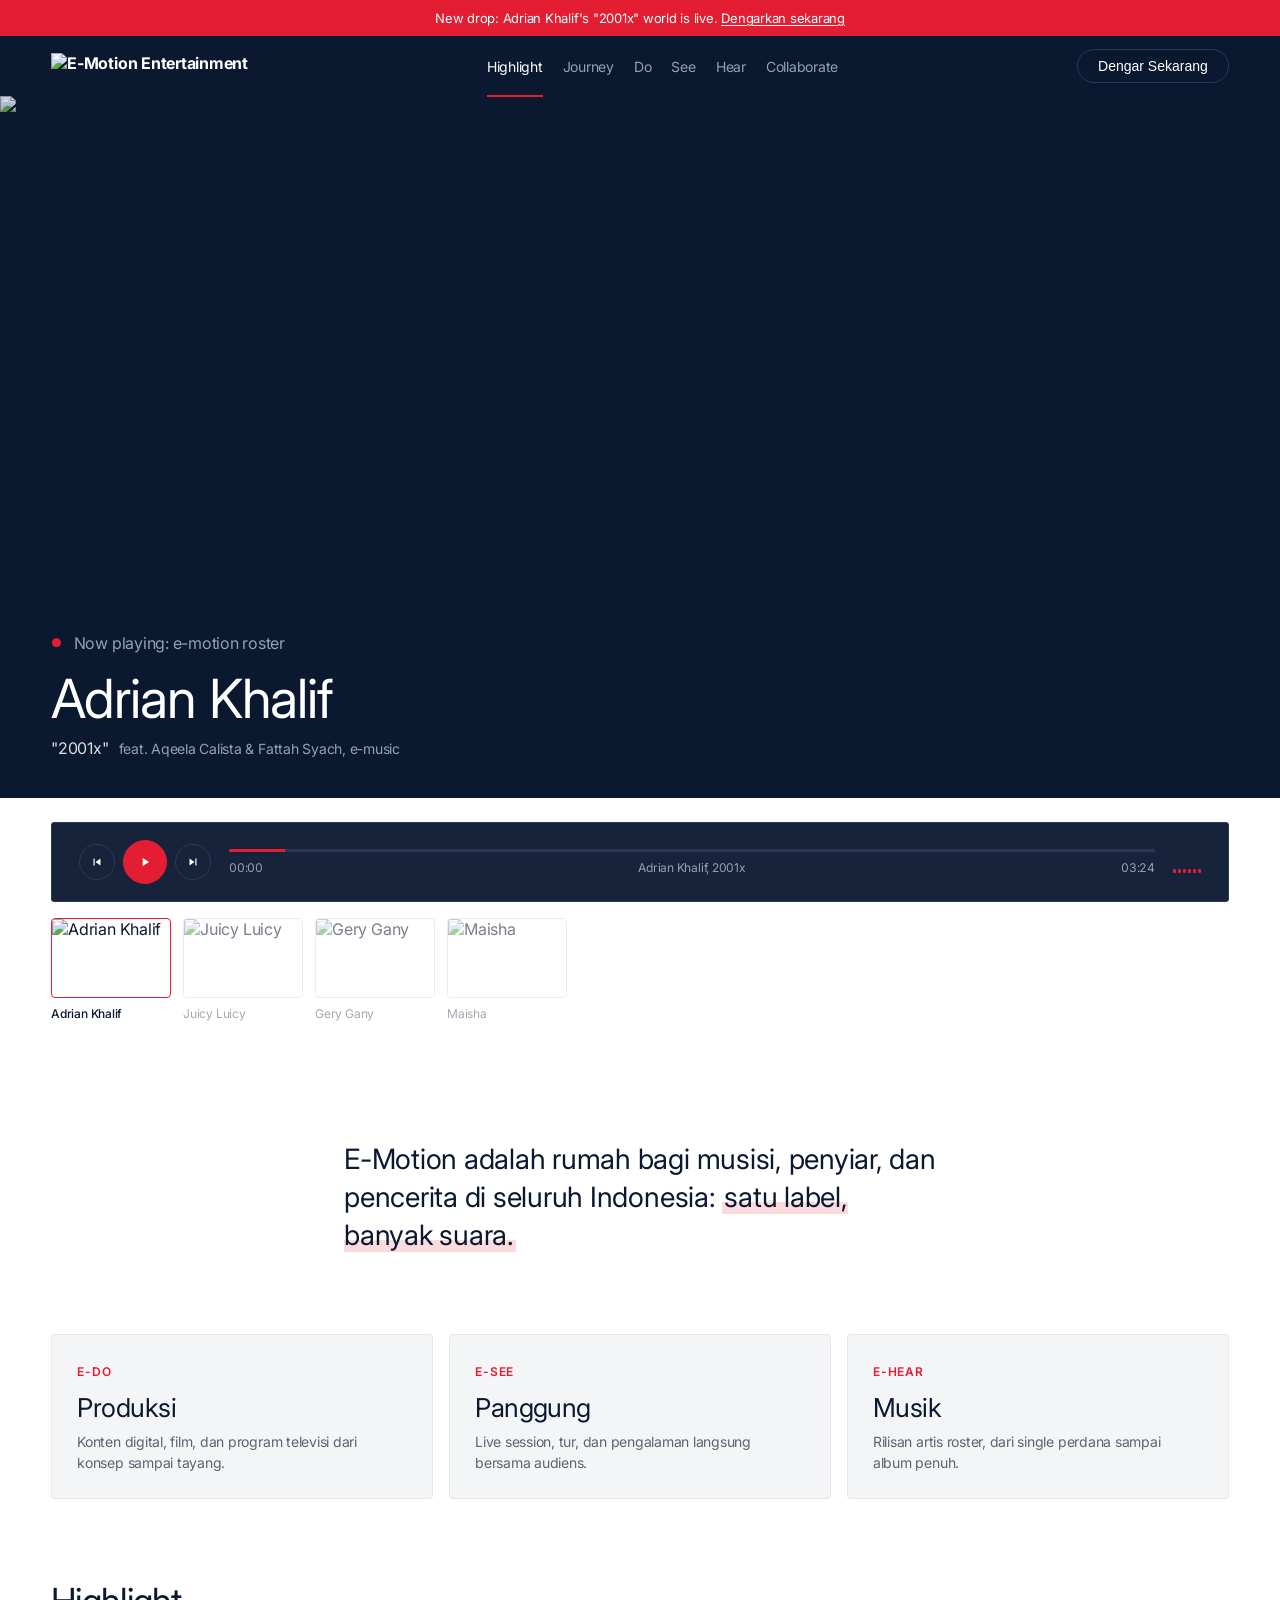
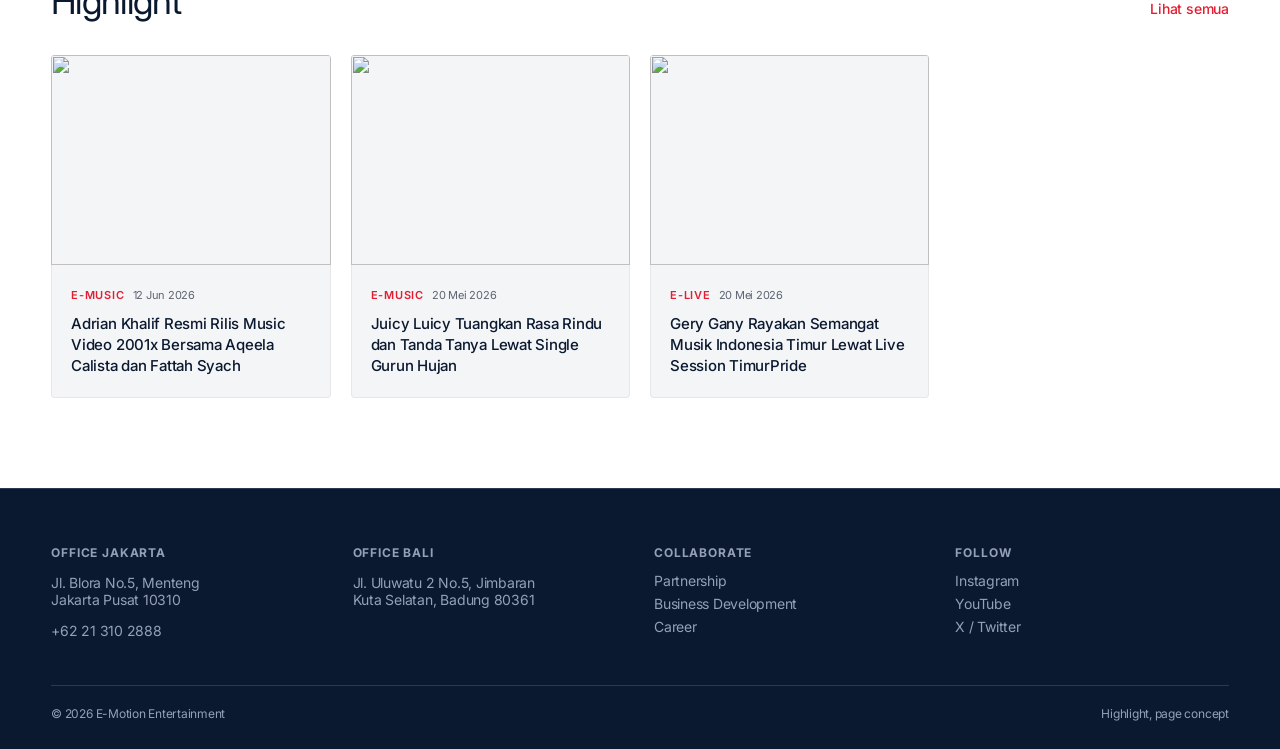
==== index.html @ b12362cf "Fix: Rename entry to index.html and update main.js references for Vercel deployment" ====
<!DOCTYPE html>
<html lang="id">
<head>
<meta charset="UTF-8">
<meta name="viewport" content="width=device-width, initial-scale=1">
<title>E-Motion — Rebrand Concept</title>
<link rel="preconnect" href="https://fonts.googleapis.com">
<link rel="preconnect" href="https://fonts.gstatic.com" crossorigin>
<link href="https://fonts.googleapis.com/css2?family=Inter:wght@400;500;600;700&display=swap" rel="stylesheet">
<link rel="stylesheet" href="global.css">
<style>
  /* ---------- HERO ---------- */
  .hero{position:relative; min-height:78vh; display:flex; align-items:flex-end; background:var(--color-navy); overflow:hidden;}
  .hero__bg{position:absolute; inset:0;}
  .hero__bg img{position:absolute; inset:0; width:100%; height:100%; object-fit:cover; opacity:0; transition:opacity 1s ease;}
  .hero__bg img.active{opacity:1;}
  .hero__scrim{position:absolute; inset:0; background:linear-gradient(to top, rgba(11,25,48,.92) 8%, rgba(11,25,48,.3) 55%, rgba(11,25,48,.15) 100%);}
  .hero__inner{position:relative; z-index:2; width:100%; padding:0 clamp(20px,4vw,56px) 40px; color:#fff;}
  .hero__eyebrow{display:flex; align-items:center; gap:8px; margin-bottom:16px; color:var(--color-fog-dark);}
  .hero__eyebrow .rec{color:var(--color-red); font-size:12px;}
  .hero__eyebrow .rec.playing{animation:blink 1.1s ease-in-out infinite;}
  @keyframes blink{0%,100%{opacity:1;}50%{opacity:.2;}}
  .hero__artist{font-size:clamp(36px,7vw,54px); line-height:1.1; margin:0 0 10px; transition:opacity .3s ease, transform .3s ease;}
  .hero__track{display:flex; gap:10px; flex-wrap:wrap; align-items:baseline; color:rgba(255,255,255,.85); font-size:16px;}
  .hero__track .meta{color:var(--color-fog-dark); font-size:14px;}
  .fade-swap{opacity:0; transform:translateY(6px);}

  /* ---------- PLAYER ---------- */
  .player{
    position:relative; z-index:2;
    margin:24px clamp(20px,4vw,56px) 0;
    background:var(--color-navy-800); color:#fff;
    border-radius:var(--radius-cards);
    box-shadow:0 0 0 1px var(--color-iron) inset;
    padding:18px clamp(16px,3vw,28px);
    display:flex; align-items:center; gap:18px;
    flex-wrap:wrap;
  }
  .player__controls{display:flex; align-items:center; gap:8px; flex-shrink:0;}
  .btn-ghost-icon{
    width:36px;height:36px; border-radius:50%;
    display:flex; align-items:center; justify-content:center;
    background:transparent; border:1px solid var(--color-iron); color:#fff;
    cursor:pointer; transition:border-color .15s;
  }
  .btn-ghost-icon:hover{border-color:var(--color-red);}
  .btn-ghost-icon.play{width:44px;height:44px; background:var(--color-red); border-color:var(--color-red);}
  .btn-ghost-icon.play:hover{background:#ff3b4f;}
  .btn-ghost-icon svg{width:14px;height:14px;}

  .player__track{flex:1 1 220px; min-width:0;}
  .scrub{height:3px; background:var(--color-iron); border-radius:2px; cursor:pointer; overflow:hidden;}
  .scrub__fill{height:100%; width:6%; background:var(--color-red); transition:width .2s linear;}
  .player__times{display:flex; justify-content:space-between; gap:8px; font-size:12px; color:var(--color-fog-dark); margin-top:8px;}
  .player__times span:nth-child(2){overflow:hidden; text-overflow:ellipsis; white-space:nowrap;}

  .wave{display:flex; align-items:flex-end; gap:2px; height:22px; flex-shrink:0;}
  .wave span{display:block; width:3px; background:var(--color-red); border-radius:1px; height:20%;}
  .wave.playing span{animation:wv 1s ease-in-out infinite;}
  .wave span:nth-child(1){animation-delay:0s;}
  .wave span:nth-child(2){animation-delay:.1s;}
  .wave span:nth-child(3){animation-delay:.2s;}
  .wave span:nth-child(4){animation-delay:.3s;}
  .wave span:nth-child(5){animation-delay:.15s;}
  .wave span:nth-child(6){animation-delay:.25s;}
  @keyframes wv{0%,100%{height:20%;}50%{height:100%;}}

  /* ---------- ROSTER STRIP ---------- */
  .roster{position:relative; z-index:2; display:flex; gap:12px; overflow-x:auto; scrollbar-width:none; margin:0 clamp(20px,4vw,56px); padding:16px 0 40px; -webkit-overflow-scrolling:touch;}
  .roster::-webkit-scrollbar{display:none;}
  .roster__item{flex:0 0 auto; width:120px; cursor:pointer; opacity:.55; transition:opacity .2s;}
  .roster__item.active{opacity:1;}
  .roster__thumb{width:120px; height:80px; border-radius:var(--radius-images); overflow:hidden; border:1px solid var(--color-ash);}
  .roster__item.active .roster__thumb{border-color:var(--color-red);}
  .roster__thumb img{width:100%; height:100%; object-fit:cover; display:block;}
  .roster__name{display:block; margin-top:8px; font-size:12px; color:var(--color-fog);}
  .roster__item.active .roster__name{color:var(--color-ink); font-weight:500;}

  /* ---------- ABOUT ---------- */
  .about{max-width:640px; margin:0 auto; padding:clamp(56px,9vw,80px) 24px; text-align:left;}
  .about p{font-size:clamp(22px,4vw,28px); line-height:1.35; font-weight:400; margin:0;}
  .about .accent{background:linear-gradient(to top, var(--color-red-soft) 34%, transparent 34%); padding:0 2px;}

  /* ---------- DIVISIONS ---------- */
  .divisions{display:grid; grid-template-columns:repeat(3,1fr); gap:16px; padding:0 clamp(20px,4vw,56px) 80px;}
  .card-block{background:var(--color-surface); border-radius:var(--radius-cards); box-shadow:var(--shadow-subtle); padding:26px;}
  .card-block .cap{font-size:12px; color:var(--color-red); text-transform:uppercase; letter-spacing:.07em; font-weight:600;}
  .card-block h3{font-size:26px; font-weight:400; margin:12px 0 8px; color:var(--color-ink);}
  .card-block p{font-size:14px; color:var(--color-fog); line-height:1.5; margin:0;}

  /* ---------- HIGHLIGHT ---------- */
  .highlight{padding:0 clamp(20px,4vw,56px) 90px;}
  .highlight__head{display:flex; justify-content:space-between; align-items:baseline; margin-bottom:32px; flex-wrap:wrap; gap:12px;}
  .highlight__head h2{font-size:clamp(28px,4vw,36px); font-weight:400; margin:0; color:var(--color-ink);}
  .highlight__head a{color:var(--color-red); font-size:14px; font-weight:500;}
  .highlight__head a:hover{text-decoration:underline; text-underline-offset:3px;}
  .highlight__grid{display:grid; grid-template-columns:repeat(auto-fill,minmax(240px,1fr)); gap:20px;}
  .news-card{background:var(--color-surface); border-radius:var(--radius-cards); box-shadow:var(--shadow-subtle); overflow:hidden; cursor:pointer;}
  .news-card__img{aspect-ratio:4/3; overflow:hidden;}
  .news-card__img img{width:100%; height:100%; object-fit:cover; transition:transform .5s ease;}
  .news-card:hover .news-card__img img{transform:scale(1.05);}
  .news-card__body{padding:18px 20px 22px;}
  .news-card__tag{font-size:11px; color:var(--color-red); text-transform:uppercase; letter-spacing:.07em; font-weight:600;}
  .news-card__date{font-size:11px; color:var(--color-fog); margin-left:8px;}
  .news-card__title{font-size:15px; font-weight:500; line-height:1.4; margin:10px 0 0; color:var(--color-ink);}

  /* ---------- RESPONSIVE ---------- */
  @media (max-width:900px){
    .hero{min-height:70vh;}
    .divisions{grid-template-columns:repeat(3,1fr); gap:12px;}
    .card-block{padding:20px;}
    .card-block h3{font-size:22px;}
  }

  @media (max-width:640px){
    .promo{font-size:12px; padding:8px 12px;}
    .hero{min-height:64vh;}
    .player{gap:14px; padding:16px;}
    .player__times span:nth-child(2){display:none;}
    .wave{display:none;}
    .roster__item{width:96px;}
    .roster__thumb{width:96px; height:64px;}
    .divisions{grid-template-columns:1fr;}
    .about p{text-align:left;}
  }

  @media (prefers-reduced-motion: reduce){
    *{animation-duration:.001ms !important; transition-duration:.001ms !important;}
  }
</style>
</head>
<body>

<div class="promo">New drop: Adrian Khalif's "2001x" world is live. <a href="#hero">Dengarkan sekarang</a></div>

<section class="hero" id="hero">
  <div class="hero__bg" id="heroBg"></div>
  <div class="hero__scrim"></div>
  <div class="hero__inner">
    <p class="hero__eyebrow"><span class="rec" id="recDot">●</span>&nbsp;Now playing: e-motion roster</p>
    <h1 class="hero__artist display" id="artistName">Adrian Khalif</h1>
    <div class="hero__track">
      <span id="trackTitle">"2001x"</span>
      <span class="meta" id="trackMeta">feat. Aqeela Calista &amp; Fattah Syach, e-music</span>
    </div>
  </div>
</section>

<div class="player">
  <div class="player__controls">
    <button class="btn-ghost-icon" id="prevBtn" aria-label="Artis sebelumnya">
      <svg viewBox="0 0 24 24" fill="currentColor"><path d="M6 6h2v12H6zm3.5 6l8.5 6V6z"/></svg>
    </button>
    <button class="btn-ghost-icon play" id="playBtn" aria-label="Putar / jeda">
      <svg id="playIcon" viewBox="0 0 24 24" fill="currentColor"><path d="M8 5v14l11-7z"/></svg>
    </button>
    <button class="btn-ghost-icon" id="nextBtn" aria-label="Artis berikutnya">
      <svg viewBox="0 0 24 24" fill="currentColor"><path d="M16 6h2v12h-2zM6 6l8.5 6L6 18z"/></svg>
    </button>
  </div>
  <div class="player__track">
    <div class="scrub" id="scrub"><div class="scrub__fill" id="barFill"></div></div>
    <div class="player__times">
      <span class="mono" id="timeNow">00:00</span>
      <span id="timeArtist">Adrian Khalif, 2001x</span>
      <span class="mono" id="timeTotal">03:24</span>
    </div>
  </div>
  <div class="wave" id="wave"><span></span><span></span><span></span><span></span><span></span><span></span></div>
</div>

<div class="roster" id="roster"></div>

<section class="about">
  <p>E-Motion adalah rumah bagi musisi, penyiar, dan pencerita di seluruh Indonesia: <span class="accent">satu label, banyak suara.</span></p>
</section>

<div class="divisions">
  <div class="card-block">
    <span class="cap">e-do</span>
    <h3 class="display">Produksi</h3>
    <p>Konten digital, film, dan program televisi dari konsep sampai tayang.</p>
  </div>
  <div class="card-block">
    <span class="cap">e-see</span>
    <h3 class="display">Panggung</h3>
    <p>Live session, tur, dan pengalaman langsung bersama audiens.</p>
  </div>
  <div class="card-block">
    <span class="cap">e-hear</span>
    <h3 class="display">Musik</h3>
    <p>Rilisan artis roster, dari single perdana sampai album penuh.</p>
  </div>
</div>

<section class="highlight">
  <div class="highlight__head">
    <h2 class="display">Highlight</h2>
    <a href="#">Lihat semua</a>
  </div>
  <div class="highlight__grid" id="highlightGrid"></div>
</section>

<script src="main.js"></script>
<script>
const tracks = [
  {artist:"Adrian Khalif", title:'"2001x"', meta:"feat. Aqeela Calista & Fattah Syach, e-music", duration:"03:24", img:"https://e-motion.co.id/wp-content/uploads/2026/06/adriankhalif-jam-3.jpeg"},
  {artist:"Juicy Luicy", title:'"Gurun Hujan"', meta:"Single terbaru, e-music", duration:"04:02", img:"https://e-motion.co.id/wp-content/uploads/2026/05/JLBANNER.jpg"},
  {artist:"Gery Gany", title:"#TimurPride", meta:"Live session, e-live", duration:"05:11", img:"https://e-motion.co.id/wp-content/uploads/2026/05/TPBANNER.jpg"},
  {artist:"Maisha", title:"Live at E-Motion", meta:"Sesi eksklusif, e-hear", duration:"03:47", img:"https://e-motion.co.id/wp-content/uploads/2024/03/Maisha-Banner-website-E-mo.jpg"}
];

const newsItems = [
  {tag:"e-music", date:"12 Jun 2026", title:"Adrian Khalif Resmi Rilis Music Video 2001x Bersama Aqeela Calista dan Fattah Syach", img:tracks[0].img},
  {tag:"e-music", date:"20 Mei 2026", title:"Juicy Luicy Tuangkan Rasa Rindu dan Tanda Tanya Lewat Single Gurun Hujan", img:tracks[1].img},
  {tag:"e-live", date:"20 Mei 2026", title:"Gery Gany Rayakan Semangat Musik Indonesia Timur Lewat Live Session TimurPride", img:tracks[2].img}
];

let current=0, playing=false, autoTimer=null, progressTimer=null, progress=6;

const heroBg=document.getElementById('heroBg');
const artistName=document.getElementById('artistName');
const trackTitle=document.getElementById('trackTitle');
const trackMeta=document.getElementById('trackMeta');
const barFill=document.getElementById('barFill');
const timeArtist=document.getElementById('timeArtist');
const timeTotal=document.getElementById('timeTotal');
const timeNow=document.getElementById('timeNow');
const wave=document.getElementById('wave');
const recDot=document.getElementById('recDot');
const playIcon=document.getElementById('playIcon');
const roster=document.getElementById('roster');
const heroInner=document.querySelector('.hero__inner');

tracks.forEach((t,i)=>{
  const img=document.createElement('img');
  img.src=t.img; img.alt=t.artist;
  if(i===0) img.classList.add('active');
  heroBg.appendChild(img);
});

tracks.forEach((t,i)=>{
  const item=document.createElement('div');
  item.className='roster__item'+(i===0?' active':'');
  item.tabIndex=0;
  item.innerHTML=`<div class="roster__thumb"><img src="${t.img}" alt="${t.artist}"></div><span class="roster__name">${t.artist}</span>`;
  item.addEventListener('click',()=>goTo(i));
  item.addEventListener('keydown',e=>{if(e.key==='Enter')goTo(i);});
  roster.appendChild(item);
});

function fmt(sec){const m=Math.floor(sec/60),s=Math.floor(sec%60);return `${String(m).padStart(2,'0')}:${String(s).padStart(2,'0')}`;}

function render(){
  const t=tracks[current];
  document.querySelectorAll('.hero__bg img').forEach((img,i)=>img.classList.toggle('active',i===current));
  heroInner.classList.add('fade-swap');
  setTimeout(()=>{
    artistName.textContent=t.artist;
    trackTitle.textContent=t.title;
    trackMeta.textContent=t.meta;
    timeArtist.textContent=`${t.artist}, ${t.title.replace(/"/g,'')}`;
    timeTotal.textContent=t.duration;
    heroInner.classList.remove('fade-swap');
  },160);
  document.querySelectorAll('.roster__item').forEach((el,i)=>el.classList.toggle('active',i===current));
  progress=6; barFill.style.width=progress+'%'; timeNow.textContent='00:00';
}

function goTo(i){current=(i+tracks.length)%tracks.length; render(); if(playing)restartAuto();}
function restartAuto(){clearInterval(autoTimer); autoTimer=setInterval(()=>goTo(current+1),6500);}

function setPlaying(state){
  playing=state;
  recDot.classList.toggle('playing',playing);
  wave.classList.toggle('playing',playing);
  playIcon.setAttribute('d', playing ? 'M6 5h4v14H6zm8 0h4v14h-4z' : 'M8 5v14l11-7z');
  clearInterval(progressTimer); clearInterval(autoTimer);
  if(playing){
    progressTimer=setInterval(()=>{
      progress = progress>=100 ? 0 : progress+0.6;
      barFill.style.width=progress+'%';
      const parts=tracks[current].duration.split(':');
      const totalSec=(+parts[0])*60+(+parts[1]);
      timeNow.textContent=fmt((progress/100)*totalSec);
    },120);
    restartAuto();
  }
}

document.getElementById('playBtn').addEventListener('click',()=>setPlaying(!playing));
document.getElementById('prevBtn').addEventListener('click',()=>goTo(current-1));
document.getElementById('nextBtn').addEventListener('click',()=>goTo(current+1));
document.getElementById('scrub').addEventListener('click',(e)=>{
  const rect=e.currentTarget.getBoundingClientRect();
  const pct=Math.min(100,Math.max(0,((e.clientX-rect.left)/rect.width)*100));
  progress=pct; barFill.style.width=pct+'%';
});

const grid=document.getElementById('highlightGrid');
newsItems.forEach(n=>{
  const card=document.createElement('div');
  card.className='news-card';
  card.innerHTML=`<div class="news-card__img"><img src="${n.img}" alt=""></div>
    <div class="news-card__body">
      <span class="news-card__tag">${n.tag}</span><span class="news-card__date">${n.date}</span>
      <p class="news-card__title">${n.title}</p>
    </div>`;
  grid.appendChild(card);
});

render();
</script>
</body>
</html>
---- global.css ----
:root {
  /* Logo derived palette */
  --color-red: #E31E32;
  --color-red-soft: rgba(227, 30, 50, 0.16);
  --color-navy: #0B1930;
  --color-navy-800: #16233A;

  /* Splice style tokens, adapted to logo colors */
  --color-bg: #FFFFFF;
  --color-surface: #F4F5F7;
  --color-ink: #0B1930;
  --color-fog: #5C6472;
  --color-fog-dark: #93A0B5;
  --color-ash: #DCE0E6;
  --color-iron: #2B3A54;

  --radius-cards: 4px;
  --radius-images: 4px;
  --radius-buttons: 8px;
  --radius-pill: 60px;
  --radius-nav: 1440px;

  --shadow-subtle: rgba(0, 0, 0, 0.06) 0 0 0 1px inset;
}

* {
  box-sizing: border-box;
}

html {
  scroll-behavior: smooth;
}

body {
  margin: 0;
  background: var(--color-bg);
  color: var(--color-ink);
  font-family: 'Inter', ui-sans-serif, system-ui, sans-serif;
  letter-spacing: -0.015em;
  -webkit-font-smoothing: antialiased;
  overflow-x: hidden;
}

a {
  color: inherit;
  text-decoration: none;
}

:focus-visible {
  outline: 2px solid var(--color-red);
  outline-offset: 3px;
}

.display {
  font-family: 'Inter', sans-serif;
  font-weight: 400;
  letter-spacing: -0.02em;
}

.eyebrow {
  font-size: 14px;
  font-weight: 400;
  text-transform: uppercase;
  letter-spacing: 0.071em;
}

.mono {
  font-variant-numeric: tabular-nums;
}

/* ---------- PROMO BANNER ---------- */
.promo {
  background: var(--color-red);
  color: #fff;
  text-align: center;
  font-size: 13px;
  padding: 10px 16px;
}

.promo a {
  text-decoration: underline;
  text-underline-offset: 2px;
}

/* ---------- NAV ---------- */
.nav {
  position: sticky;
  top: 0;
  z-index: 60;
  background: var(--color-navy);
  color: #fff;
  height: 60px;
  display: flex;
  align-items: center;
  justify-content: space-between;
  padding: 0 clamp(20px, 4vw, 56px);
}

.nav__logo {
  display: flex;
  align-items: center;
  gap: 8px;
  font-size: 16px;
  font-weight: 700;
}

.nav__logo img {
  height: 26px;
  width: auto;
  display: block;
}

.nav__mark {
  width: 22px;
  height: 22px;
  border-radius: 50%;
  background: var(--color-red);
  display: flex;
  align-items: center;
  justify-content: center;
  flex-shrink: 0;
}

.nav__mark span {
  color: #fff;
  font-size: 13px;
  font-weight: 700;
  line-height: 1;
}

.nav__links {
  display: flex;
  gap: 20px;
  list-style: none;
  margin: 0;
  padding: 0;
}

.nav__links a {
  color: var(--color-fog-dark);
  font-size: 14px;
  font-weight: 400;
  transition: color .15s;
}

.nav__links a.active {
  color: #fff;
  border-bottom: 2px solid var(--color-red);
  padding-bottom: 20px;
}

.nav__links a:hover {
  color: #fff;
}

.nav__right {
  display: flex;
  align-items: center;
  gap: 12px;
}

.btn-pill {
  background: transparent;
  border: 1px solid var(--color-iron);
  color: #fff;
  border-radius: var(--radius-nav);
  padding: 8px 20px;
  font-size: 14px;
  font-weight: 500;
  cursor: pointer;
  white-space: nowrap;
}

.btn-pill:hover {
  border-color: var(--color-red);
}

.nav__toggle {
  display: none;
  width: 36px;
  height: 36px;
  border-radius: 8px;
  background: transparent;
  border: 1px solid var(--color-iron);
  color: #fff;
  align-items: center;
  justify-content: center;
  cursor: pointer;
  flex-shrink: 0;
}

.nav__toggle svg {
  width: 16px;
  height: 16px;
}

.mobile-menu {
  display: none;
  position: fixed;
  top: 60px;
  left: 0;
  right: 0;
  z-index: 59;
  background: var(--color-navy);
  border-top: 1px solid var(--color-iron);
  padding: 8px clamp(20px, 4vw, 56px) 20px;
  max-height: 0;
  overflow: hidden;
  transition: max-height 0.25s ease;
}

.mobile-menu.open {
  max-height: 60vh;
}

.mobile-menu a {
  display: block;
  padding: 12px 0;
  color: var(--color-fog-dark);
  font-size: 15px;
  border-bottom: 1px solid var(--color-iron);
}

.mobile-menu a:hover {
  color: #fff;
}

.mobile-menu .btn-pill {
  display: inline-block;
  margin-top: 16px;
}

/* ---------- PAGE HERO ---------- */
.page-hero {
  background: var(--color-navy);
  color: #fff;
  padding: clamp(56px, 10vw, 110px) clamp(20px, 4vw, 56px) clamp(40px, 6vw, 64px);
}

.page-hero .eyebrow {
  font-size: 12px;
  text-transform: uppercase;
  letter-spacing: .1em;
  color: var(--color-fog-dark);
  margin: 0 0 14px;
}

.page-hero h1 {
  font-size: clamp(40px, 7vw, 68px);
  margin: 0 0 12px;
}

.page-hero p {
  font-size: clamp(16px, 2vw, 20px);
  color: var(--color-fog-dark);
  max-width: 52ch;
  margin: 0;
}

/* ---------- FOOTER ---------- */
footer {
  background: var(--color-navy);
  color: var(--color-fog-dark);
  padding: 56px clamp(20px, 4vw, 56px) 28px;
  border-top: 1px solid var(--color-iron);
}

.foot__grid {
  display: grid;
  grid-template-columns: repeat(auto-fit, minmax(160px, 1fr));
  gap: 28px;
  margin-bottom: 40px;
}

.foot__grid h4 {
  font-size: 12px;
  text-transform: uppercase;
  letter-spacing: .07em;
  margin: 0 0 12px;
}

.foot__grid p, .foot__grid a {
  display: block;
  font-size: 14px;
  margin-bottom: 6px;
}

.foot__grid a:hover {
  color: #fff;
}

.foot__bottom {
  display: flex;
  justify-content: space-between;
  flex-wrap: wrap;
  gap: 10px;
  font-size: 12px;
  border-top: 1px solid var(--color-iron);
  padding-top: 20px;
}

/* ---------- MEDIA QUERIES ---------- */
@media (max-width: 800px) {
  .nav__links {
    display: none;
  }
  .nav__toggle {
    display: flex;
  }
}
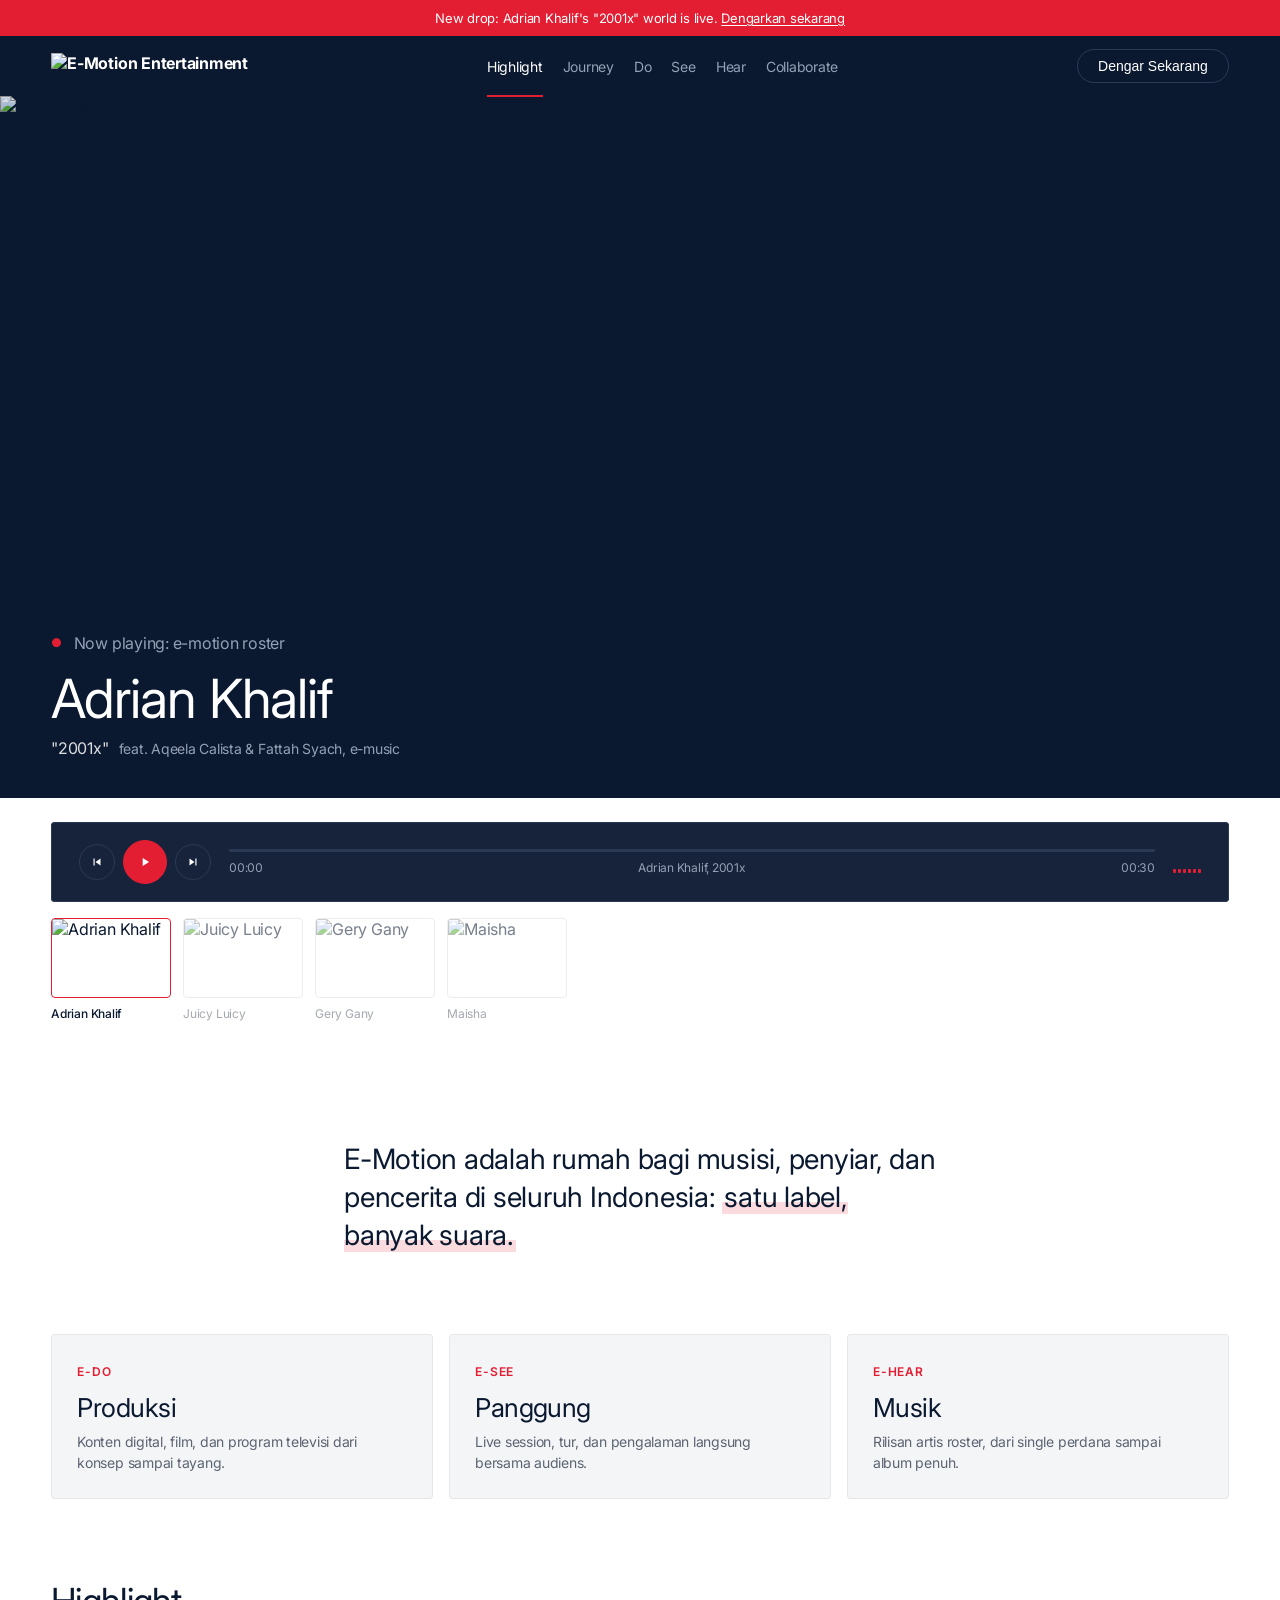
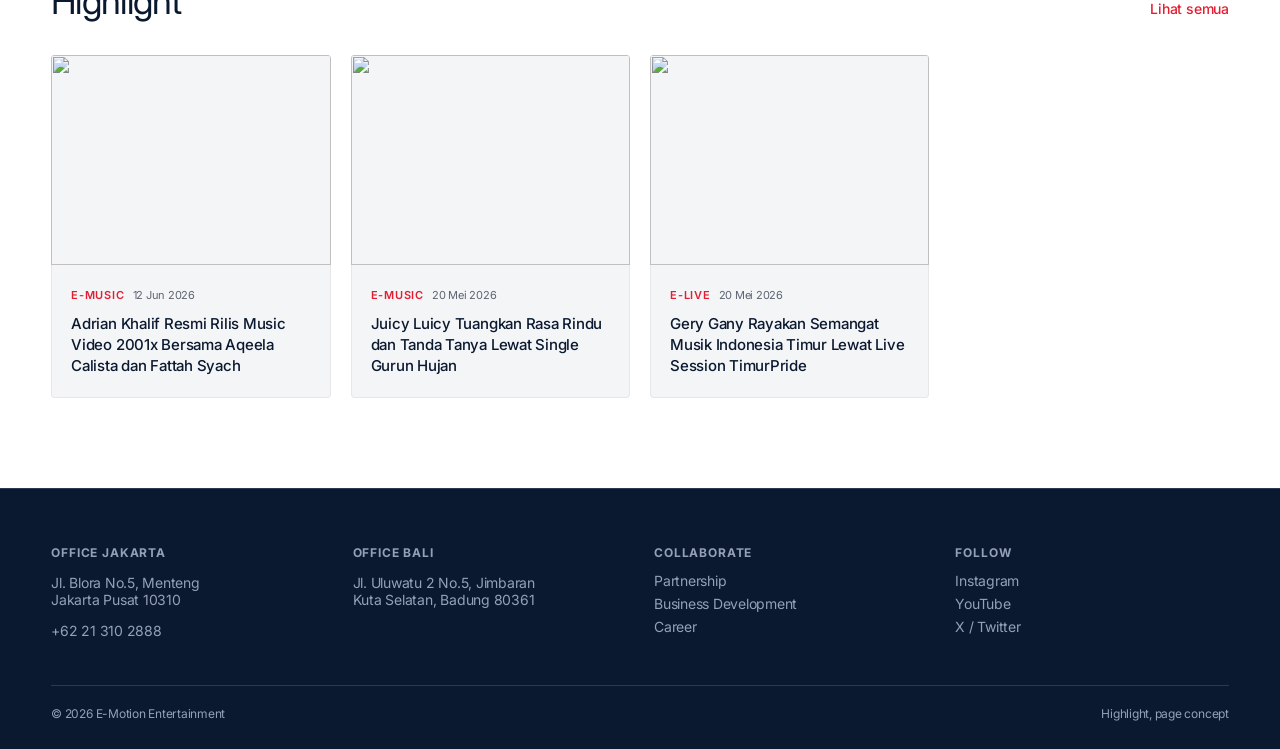
==== commit 4844ea7e: "Feat: Add real audio playback for music roster tracks" ====
--- a/index.html
+++ b/index.html
@@ -204,10 +204,10 @@
 <script src="main.js"></script>
 <script>
 const tracks = [
-  {artist:"Adrian Khalif", title:'"2001x"', meta:"feat. Aqeela Calista & Fattah Syach, e-music", duration:"03:24", img:"https://e-motion.co.id/wp-content/uploads/2026/06/adriankhalif-jam-3.jpeg"},
-  {artist:"Juicy Luicy", title:'"Gurun Hujan"', meta:"Single terbaru, e-music", duration:"04:02", img:"https://e-motion.co.id/wp-content/uploads/2026/05/JLBANNER.jpg"},
-  {artist:"Gery Gany", title:"#TimurPride", meta:"Live session, e-live", duration:"05:11", img:"https://e-motion.co.id/wp-content/uploads/2026/05/TPBANNER.jpg"},
-  {artist:"Maisha", title:"Live at E-Motion", meta:"Sesi eksklusif, e-hear", duration:"03:47", img:"https://e-motion.co.id/wp-content/uploads/2024/03/Maisha-Banner-website-E-mo.jpg"}
+  {artist:"Adrian Khalif", title:'"2001x"', meta:"feat. Aqeela Calista & Fattah Syach, e-music", duration:"00:30", img:"https://e-motion.co.id/wp-content/uploads/2026/06/adriankhalif-jam-3.jpeg", src:"https://audio-ssl.itunes.apple.com/itunes-assets/AudioPreview211/v4/70/79/40/70794023-671f-d37f-61fd-e0c1b77f8e0d/mzaf_1936054092112586314.plus.aac.p.m4a"},
+  {artist:"Juicy Luicy", title:'"Gurun Hujan"', meta:"Single terbaru, e-music", duration:"00:30", img:"https://e-motion.co.id/wp-content/uploads/2026/05/JLBANNER.jpg", src:"https://audio-ssl.itunes.apple.com/itunes-assets/AudioPreview211/v4/42/b0/11/42b0111c-55e1-5fa1-105f-a7bc34f408c2/mzaf_15357172785861798290.plus.aac.p.m4a"},
+  {artist:"Gery Gany", title:'"Tak Secinta Itu"', meta:"Single terbaru, e-live", duration:"00:30", img:"https://e-motion.co.id/wp-content/uploads/2026/05/TPBANNER.jpg", src:"https://audio-ssl.itunes.apple.com/itunes-assets/AudioPreview211/v4/dc/f5/27/dcf52734-13ca-9269-c691-584bc76bffca/mzaf_3730105728695655166.plus.aac.p.m4a"},
+  {artist:"Maisha", title:'"Jungkir Balik"', meta:"Sesi eksklusif, e-hear", duration:"00:30", img:"https://e-motion.co.id/wp-content/uploads/2024/03/Maisha-Banner-website-E-mo.jpg", src:"https://audio-ssl.itunes.apple.com/itunes-assets/AudioPreview122/v4/ac/fc/62/acfc622f-9055-3e28-e9c2-980cf6aa2d91/mzaf_2974904732533168743.plus.aac.p.m4a"}
 ];
 
 const newsItems = [
@@ -216,7 +216,8 @@
   {tag:"e-live", date:"20 Mei 2026", title:"Gery Gany Rayakan Semangat Musik Indonesia Timur Lewat Live Session TimurPride", img:tracks[2].img}
 ];
 
-let current=0, playing=false, autoTimer=null, progressTimer=null, progress=6;
+let current=0, playing=false, autoTimer=null, progressTimer=null, progress=0;
+let audio = new Audio();
 
 const heroBg=document.getElementById('heroBg');
 const artistName=document.getElementById('artistName');
@@ -264,27 +265,53 @@
     heroInner.classList.remove('fade-swap');
   },160);
   document.querySelectorAll('.roster__item').forEach((el,i)=>el.classList.toggle('active',i===current));
-  progress=6; barFill.style.width=progress+'%'; timeNow.textContent='00:00';
+  
+  progress=0; barFill.style.width='0%'; timeNow.textContent='00:00';
+  
+  const wasPlaying = playing;
+  audio.pause();
+  audio.src = t.src;
+  audio.load();
+  if (wasPlaying) {
+    audio.play().catch(err => console.log(err));
+    setPlaying(true);
+  }
 }
 
-function goTo(i){current=(i+tracks.length)%tracks.length; render(); if(playing)restartAuto();}
-function restartAuto(){clearInterval(autoTimer); autoTimer=setInterval(()=>goTo(current+1),6500);}
+function goTo(i){
+  current=(i+tracks.length)%tracks.length;
+  render();
+}
+
+audio.addEventListener('ended', () => {
+  goTo(current + 1);
+  if (playing) {
+    audio.play().catch(err => console.log(err));
+  }
+});
 
 function setPlaying(state){
   playing=state;
   recDot.classList.toggle('playing',playing);
   wave.classList.toggle('playing',playing);
   playIcon.setAttribute('d', playing ? 'M6 5h4v14H6zm8 0h4v14h-4z' : 'M8 5v14l11-7z');
-  clearInterval(progressTimer); clearInterval(autoTimer);
+  clearInterval(progressTimer);
   if(playing){
+    if (audio.src !== tracks[current].src) {
+      audio.src = tracks[current].src;
+      audio.load();
+    }
+    audio.play().catch(err => console.log("Audio play error:", err));
     progressTimer=setInterval(()=>{
-      progress = progress>=100 ? 0 : progress+0.6;
-      barFill.style.width=progress+'%';
-      const parts=tracks[current].duration.split(':');
-      const totalSec=(+parts[0])*60+(+parts[1]);
-      timeNow.textContent=fmt((progress/100)*totalSec);
-    },120);
-    restartAuto();
+      if (audio.duration) {
+        const pct = (audio.currentTime / audio.duration) * 100;
+        progress = pct;
+        barFill.style.width=pct+'%';
+        timeNow.textContent=fmt(audio.currentTime);
+      }
+    },250);
+  } else {
+    audio.pause();
   }
 }
 
@@ -295,6 +322,10 @@
   const rect=e.currentTarget.getBoundingClientRect();
   const pct=Math.min(100,Math.max(0,((e.clientX-rect.left)/rect.width)*100));
   progress=pct; barFill.style.width=pct+'%';
+  if (audio.duration) {
+    audio.currentTime = (pct / 100) * audio.duration;
+    timeNow.textContent = fmt(audio.currentTime);
+  }
 });
 
 const grid=document.getElementById('highlightGrid');
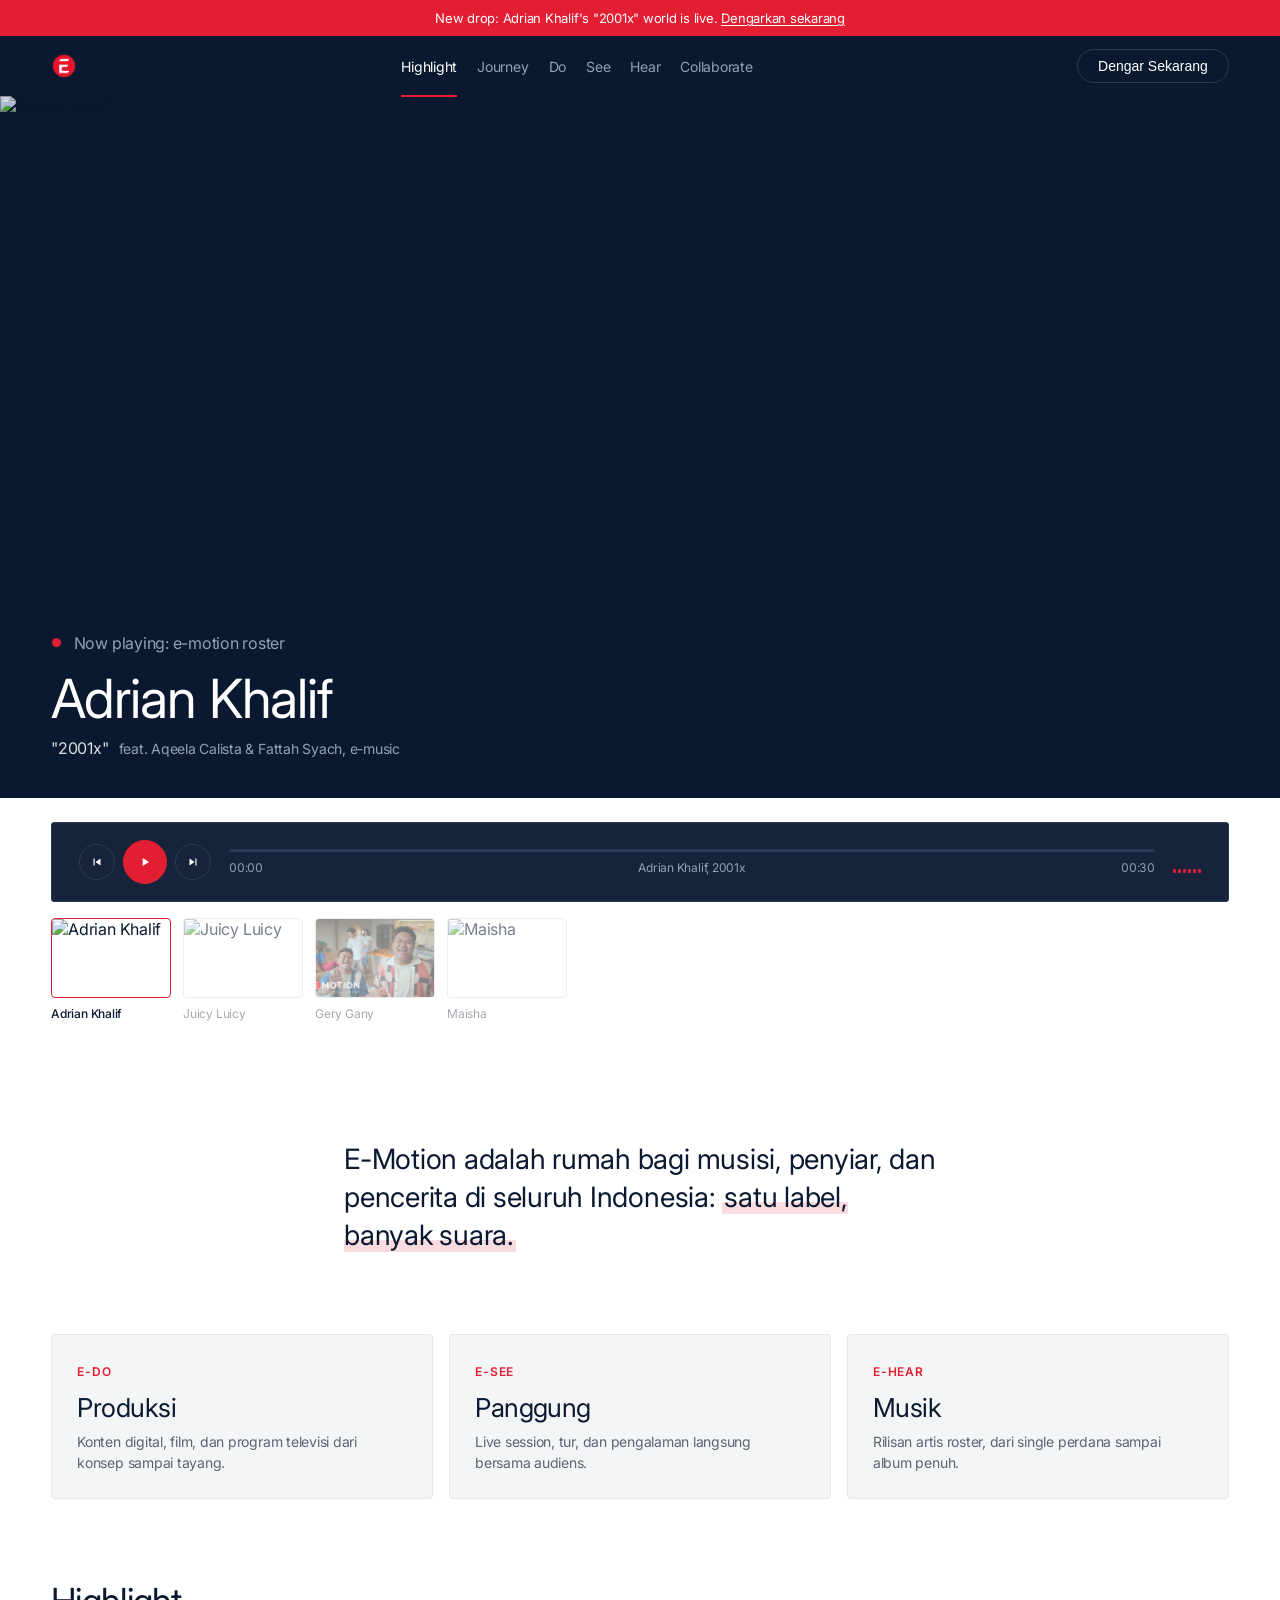
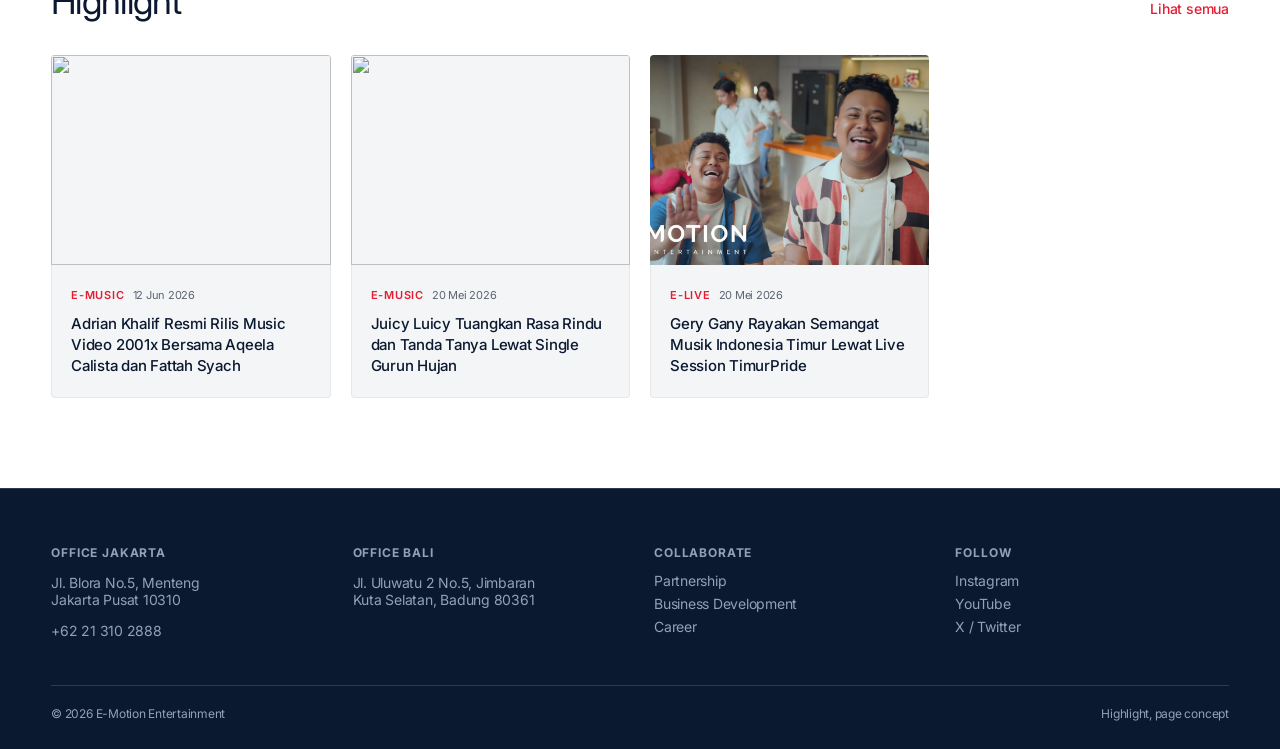
==== commit 7bd06ae1: "Fix: Replace Gery Gany track placeholder image with local cover art" ====
--- a/index.html
+++ b/index.html
@@ -206,7 +206,7 @@
 const tracks = [
   {artist:"Adrian Khalif", title:'"2001x"', meta:"feat. Aqeela Calista & Fattah Syach, e-music", duration:"00:30", img:"https://e-motion.co.id/wp-content/uploads/2026/06/adriankhalif-jam-3.jpeg", src:"https://audio-ssl.itunes.apple.com/itunes-assets/AudioPreview211/v4/70/79/40/70794023-671f-d37f-61fd-e0c1b77f8e0d/mzaf_1936054092112586314.plus.aac.p.m4a"},
   {artist:"Juicy Luicy", title:'"Gurun Hujan"', meta:"Single terbaru, e-music", duration:"00:30", img:"https://e-motion.co.id/wp-content/uploads/2026/05/JLBANNER.jpg", src:"https://audio-ssl.itunes.apple.com/itunes-assets/AudioPreview211/v4/42/b0/11/42b0111c-55e1-5fa1-105f-a7bc34f408c2/mzaf_15357172785861798290.plus.aac.p.m4a"},
-  {artist:"Gery Gany", title:'"Tak Secinta Itu"', meta:"Single terbaru, e-live", duration:"00:30", img:"https://e-motion.co.id/wp-content/uploads/2026/05/TPBANNER.jpg", src:"https://audio-ssl.itunes.apple.com/itunes-assets/AudioPreview211/v4/dc/f5/27/dcf52734-13ca-9269-c691-584bc76bffca/mzaf_3730105728695655166.plus.aac.p.m4a"},
+  {artist:"Gery Gany", title:'"Tak Secinta Itu"', meta:"Single terbaru, e-live", duration:"00:30", img:"gerygany-taksecintaitu.jpg", src:"https://audio-ssl.itunes.apple.com/itunes-assets/AudioPreview211/v4/dc/f5/27/dcf52734-13ca-9269-c691-584bc76bffca/mzaf_3730105728695655166.plus.aac.p.m4a"},
   {artist:"Maisha", title:'"Jungkir Balik"', meta:"Sesi eksklusif, e-hear", duration:"00:30", img:"https://e-motion.co.id/wp-content/uploads/2024/03/Maisha-Banner-website-E-mo.jpg", src:"https://audio-ssl.itunes.apple.com/itunes-assets/AudioPreview122/v4/ac/fc/62/acfc622f-9055-3e28-e9c2-980cf6aa2d91/mzaf_2974904732533168743.plus.aac.p.m4a"}
 ];
 
